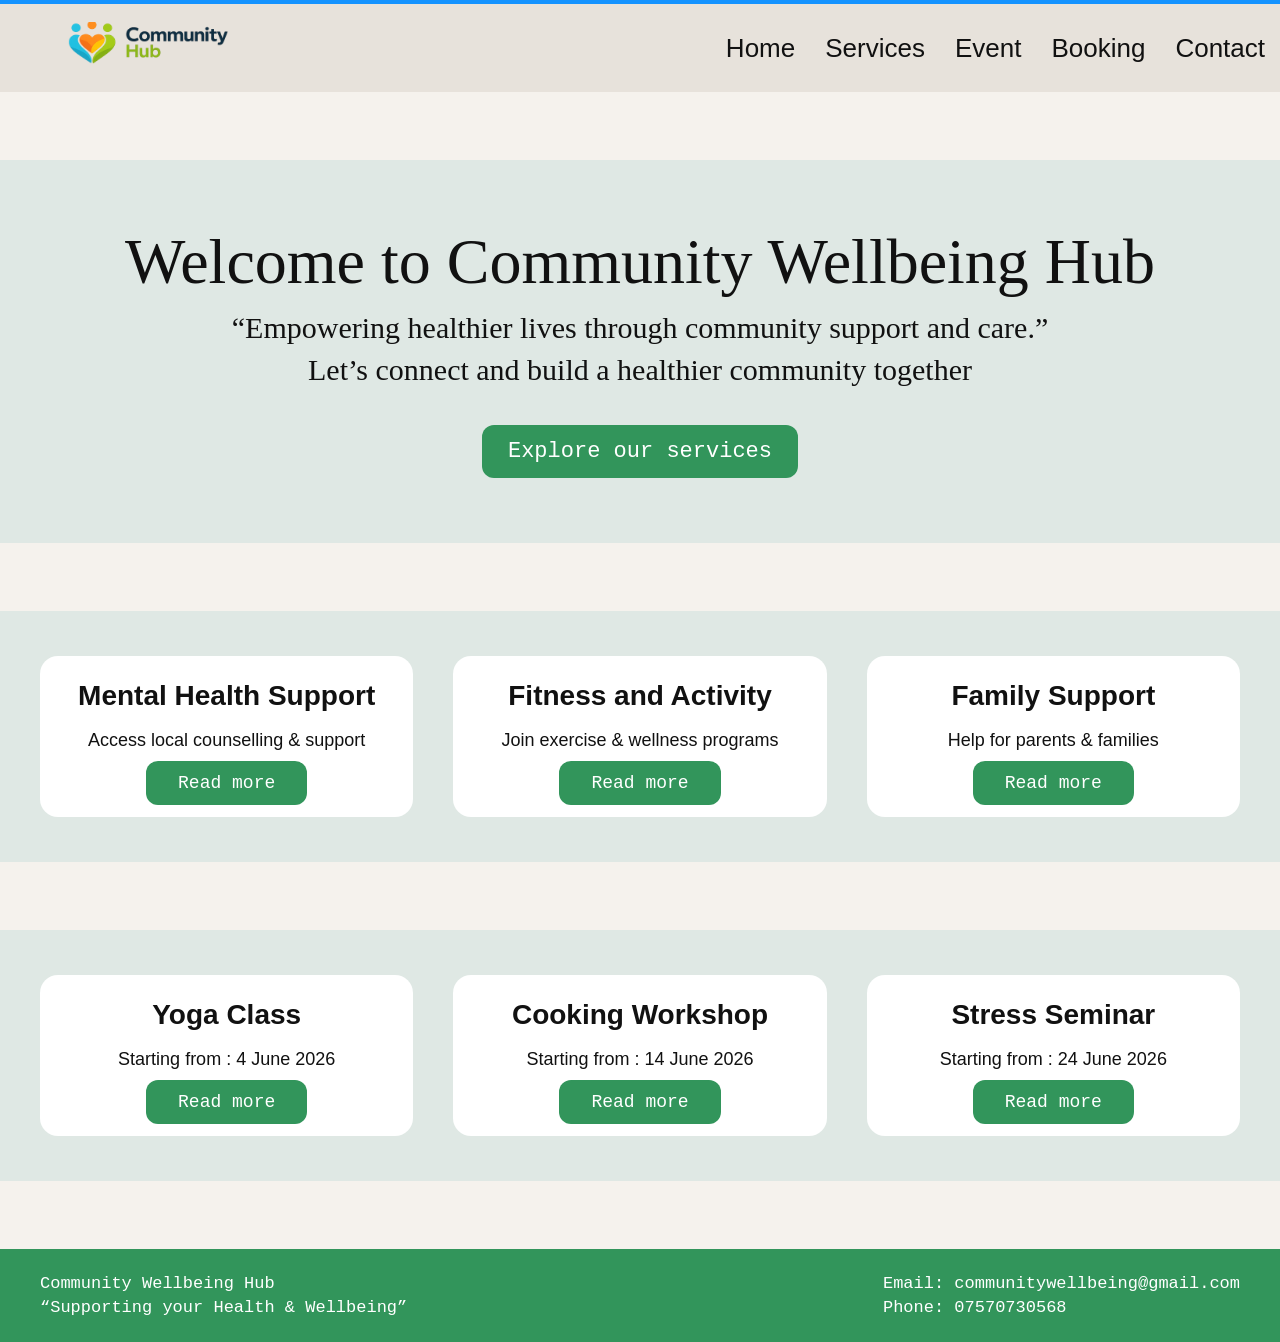
==== index.html @ a92ee19c "Add files via upload" ====
<!DOCTYPE html>
<html lang="en"> <!-- just defining the language as english -->
<head>
  <title>Community Wellbeing Hub</title>
  <meta charset="UTF-8"> 
  
  <meta name="viewport" content="width=device-width, initial-scale=1.0"> <!--making webiste workable in mobile as well -->
  <link rel="stylesheet" href="homepage.css" /> <!--connecting homepage file with its css file to import all styling-->
</head>
<body>
  <header class="fornavbar"> <!--starting with navbar section which is in the top of page-->
    <div class="logo-area"> <!-- describing class for logo where logo's image get in -->
      <img src="logo.png" alt="Community Hub Logo" class="logo" height="40" width="50"/> <!-- defining size for logo -->
    </div>

    <button class="hamburger" id="hamburger" aria-label="Toggle navigation">
      <span></span>
      <span></span>
      <span></span>
    </button>

    <nav class="navbar" id="main-navbar">
      <a href="index.html">Home</a> <!-- linking all the webpages with the button from navbar -->
      <a href="servicepage.html">Services</a>
      <a href="eventpage.html">Event</a>
      <a href="bookingpage.html">Booking</a>
      <a href="contactpage.html">Contact</a>
    </nav>
  </header>

  
  <section class="makinggap"></section> <!-- giving a space or a small gap between two sections -->

 
  <section class="hero">  <!-- now the main section of page i.e. hero section starts -->
    <div class="hero-content">  <!-- defining how the text looks in this section from class called "hero" -->
      <h1>Welcome to Community Wellbeing Hub</h1>  <!-- main headline of homepage -->
      <p>“Empowering healthier lives through community support and care.”</p>  <!-- simple intro line for the website -->
      <p>Let’s connect and build a healthier community together</p>
      <a href="servicepage.html" class="main-btn">Explore our services</a>  <!-- declaring the main button of page where its structure is 
                                                                defined from the class mentioned inside-->
    </div>
  </section>

  
  <section class="makinggap"></section>  <!-- This one will give space between section like it did earlier -->

  
  <section class="card-section"> <!-- creatinhg a section where i can put all those service card in a specfic section -->
    <div class="cards-container">
      <div class="card"> <!-- creating three different cards step by step and adding some text and a button inside it -->
        <h3>Mental Health Support</h3>
        <p>Access local counselling & support</p>
        <a class="card-btn" href="servicepage.html">Read more</a> <!-- making the button clickable by inserting the class inside button -->
      </div>

      <div class="card">
        <h3>Fitness and Activity</h3>
        <p>Join exercise & wellness programs</p>
        <a class="card-btn" href="servicepage.html">Read more</a>
      </div>

      <div class="card">
        <h3>Family Support</h3>
        <p>Help for parents & families</p>
        <a class="card-btn" href="servicepage.html">Read more</a>
      </div>
    </div>
  </section>

  
  <section class="makinggap"></section><!-- Making another gap between two section -->

  
  <section class="card-section"> <!-- defining another section as my service section is over and now starting section for event -->
    <div class="cards-container"> <!-- defining cards structure in the same way I did in service section, so calling same class -->
      <div class="card">
        <h3>Yoga Class</h3>
        <p>Starting from : 4 June 2026</p>
               <a class="card-btn" href="eventpage.html">Read more</a>

      </div>

      <div class="card">
        <h3>Cooking Workshop</h3>
        <p>Starting from : 14 June 2026</p>
                     <a class="card-btn" href="eventpage.html">Read more</a>

      </div>

      <div class="card">
        <h3>Stress Seminar</h3>
        <p>Starting from : 24 June 2026</p>
                       <a class="card-btn" href="eventpage.html">Read more</a>

      </div>
    </div>
  </section>

  
  <section class="makinggap"></section> <!-- again putting another gap between sections -->

 
  <footer class="footer"> <!-- From here footer section starts -->
    <div class="footer-left"> <!-- First we are designing text for left hand side -->
      <p>Community Wellbeing Hub</p>
      <p>“Supporting your Health & Wellbeing”</p>
    </div>

    <div class="footer-right"> <!-- After completing left side, starting with right hand side of footer -->
      <p>Email: communitywellbeing@gmail.com</p>
      <p>Phone: 07570730568</p>
    </div>
  </footer>

  <script src="nav.js"></script> <!-- simple mobile navigation toggle script -->
</body>
</html>
---- homepage.css ----
* {  /* making sure that default spacing for all elements is 0 */
  margin: 0;
  padding: 0;
  box-sizing: border-box;
}

body { /* defining the style of whole body part of homepage */
  font-family: Georgia, serif; /* defining font for all words in body parts but maybe some exception */
  background-color: #ffffff; /* defining background color as white for default body part*/
  color: #111; /* Defining color of text inside the homepage*/
}


.fornavbar { /*this part will create a style for the navbar which is on top of page*/
  width: 100%; /* defining length so that it covers whole deskptop screen*/
  background-color: #e7e2db; /* defining specific background colour for navbar as default colour of whole page is white*/
  border-top: 4px solid #1493ff; /* adding a border between website and browser's interface to differentiate its existence*/
  display: flex; /* it will make sure the logo stays inside navbar*/
  justify-content: space-between; /* will make sure that elements of left be at left along with right one*/
  align-items: center; /* it will vertically put elements in middle*/
  padding: 18px 0px; /* defines iner spacing for the elements in navbar*/
  padding-right: 15px;
}

.logo-area {
  display: flex; /* makes logo and text side by side and avoid disturbance*/
  align-items: center; /* put the logo in center vertically*/
  gap: 0px; /* removing the gap between logo and text*/
}

.logo {
  width: 300px; /* defining width of logo's image*/
  height: 52px; /* likewise defining the height of logo*/
  object-fit: cover;  /* make sure logo will cover whole navbar space */
}

.hamburger {
  display: none;
  background: transparent;
  border: 0;
  cursor: pointer;
  padding: 10px;
  margin-left: 12px;
  flex-direction: column;
  gap: 5px;
}
.hamburger:focus,
.hamburger:focus-visible,
.hamburger.open {
  border-color: #060606;
  box-shadow: 0 0 0 2px rgba(241, 42, 3, 0.2);
}
.hamburger span {
  display: block;
  width: 24px;
  height: 2px;
  background-color: #111;
  border-radius: 1px;
}

.navbar {
  display: flex; /* makes sure that elemnts in navar is align in a row*/
  gap: 30px; /* this is the gap between elements of RHS of navbar*/
}

.navbar a {
  text-decoration: none; /* removes the underline from menu's element as it shows udnerline coz it is a links*/
  color: #111; /* defining colour of text in navbar*/
  font-size: 26px; /* defining font size of text*/
  font-family: Arial, sans-serif; /* defining font style for that text*/
  transition: 0.3s ease; /* estimate time for button to react after pointer gets on it*/
}

.navbar a:hover { /* defining the characteristics of hover*/
  color: #2f8f57; /* defining which colour the text changes into after it gets hovered by pointer*/
}


.makinggap { /* defining the gap between the section */
  height: 68px; /* defining how long the height be*/
  background-color: #f5f2ed; /* filling color in that gap*/
}


.hero { /* here the styling for hero section starts*/
  background-color: #dfe8e4; /* putting background of hero section as light green-grey*/
  padding: 65px 20px; /* defining the spacing between elements of hero space, 65px is for top-bottom and 20px is for left-right*/
  text-align: center; /* putting all text in the center*/
}

.hero-content h1 { /* styling the heading of hero section*/
  font-size: 64px; 
  font-weight: normal; /* making sure text doesn't look too heavy*/
  margin-bottom: 12px; /* spacing the main heading from sub heading/text*/
}

.hero-content p { /* defining style of subtext from hero section*/
  font-size: 30px;
  margin-bottom: 8px; /* spacing between subtext and button which is right below that text*/
}

.main-btn { /* styling the big main button of herosection*/
  margin-top: 30px; /* putting some space between the button and subtext which is above that button*/
  background-color: #32955b;
  color: white;
  border: none; /* avoiding any button around the button*/
  border-radius: 12px; /* curving the corners so that button looks rounded*/
  padding: 14px 26px; /* defining inner spacing in that button*/
  font-size: 22px;
  font-family: "Courier New", monospace;
  cursor: pointer; /* changing the shape of pointer when*/
  transition: 0.3s ease;
  text-decoration: none;      /* removes underline */
  display: inline-block;      /* makes it behave like a button */
  text-align: center;         /* centers text inside button */
}

.main-btn:hover { /* changing colour of the button while hovering*/
  background-color: #267648;
}


.card-section { /* from here the styling of cad section begins*/
  background-color: #dfe8e4;
  padding: 45px 40px; /* maintaining space between cards and whole card section area from top-bottom and right-left*/
}

.cards-container { /* styling for the card containing section*/
  max-width: 1300px; /* making it wide sothat it looks clean*/
  margin: auto; /* make all card in center automatically*/
  display: flex; /* helps to fit all cards in a same row*/
  grid-template-columns: repeat(3, 1fr);
  gap: 40px; /* spacing between cards in card section*/
}

.card { /* styling for the card*/
  background-color: #ffffff;
  width: 100%; /* declaring width of each card so that it fits on a row*/
  min-width: 280px; /* prevents card from becoming too small as width is declarde from % so it may be small based on full width */
  border-radius: 18px; /* makes the corners of each card wounded*/
  text-align: center; /* making text in center*/
  padding: 24px 18px; /* spacing of elements inside the card from card's border*/
}

.card h3 { /* styling the text of card headings*/
  font-size: 28px;
  margin-bottom: 18px; /* separating the text from the subtext below it*/
  font-family: Arial, sans-serif;
  font-weight: 700;
}

.card p { /* styling subtext of card*/
  font-size: 18px;
  margin-bottom: 22px; /* putting some space between button and subtext */
  font-family: Arial, sans-serif;
}

.card-btn { /* styling the button that is located inside each card*/
  background-color: #32955b;
  color: white;
  border: none;
  text-decoration: none;
  border-radius: 12px; /* giving button a round shape by altering its radius*/
  padding: 12px 32px; /* declaring the position of card from all side*/
  font-size: 18px;
  font-family: "Courier New", monospace;
  cursor: pointer; /* changing the symbol of button like before */
  transition: 0.3s ease; /*  will say after how many time interval the hovering works*/
}

.card-btn:hover { /* changing the color of button when it is hovered*/
  background-color: #267648;
}


.footer { /* styling the footer of the webpage */
  background-color: #32955b;
  color: white;
  display: flex; /* making all the elements of footer in a same row*/
  justify-content: space-between;
  align-items: center;
  padding: 20px 40px; /* adding some space to the elements of footer from all sides*/
  font-family: "Courier New", monospace;
}

.footer p { /* for the text written inside footer */
  font-size: 17px;
  margin: 5px 0;
}
/* ================= MOBILE RESPONSIVE ================= */
/* ================= FINAL MOBILE OVERRIDE ================= */
@media screen and (max-width: 768px) {
  html,
  body {
    width: 100%;
    overflow-x: hidden;
  }

  * {
    max-width: 100%;
    box-sizing: border-box;
  }

  img {
    max-width: 100%;
    height: auto;
    display: block;
  }

  .fornavbar {
    flex-direction: column;
    align-items: center;
    justify-content: center;
    gap: 12px;
    padding: 14px 14px;
  }

  .logo-area {
    width: 100%;
    justify-content: center;
  }

  .logo {
    width: min(220px, 75vw) !important;
    height: auto !important;
    object-fit: contain;
  }

  .hamburger {
    display: flex;
    align-items: center;
    justify-content: center;
  }

  .navbar {
    width: 100%;
    flex-wrap: wrap;
    justify-content: center;
    gap: 14px 18px;
    display: none;
    flex-direction: column;
  }

  .navbar.open {
    display: flex;
  }

  .navbar a {
    font-size: 18px;
    line-height: 1.3;
  }

  .makinggap {
    height: 22px;
  }

  .hero {
    padding: 34px 16px;
  }

  .hero-content h1 {
    font-size: 30px;
    line-height: 1.2;
    word-break: break-word;
  }

  .hero-content p {
    font-size: 18px;
    line-height: 1.5;
  }

  .main-btn {
    width: 100%;
    max-width: 260px;
    font-size: 17px;
    padding: 12px 18px;
    margin-top: 20px;
  }

  .card-section {
    padding: 24px 14px;
  }

  .cards-container {
    display: flex;
    flex-direction: column;
    gap: 18px;
    max-width: 100%;
  }

  .card {
    width: 100%;
    min-width: 0;
    padding: 20px 16px;
  }

  .card h3 {
    font-size: 22px;
    line-height: 1.3;
  }

  .card p {
    font-size: 16px;
    line-height: 1.5;
  }

  .card-btn {
    display: inline-block;
    width: 100%;
    max-width: 220px;
    font-size: 16px;
    padding: 12px 18px;
  }

  .footer {
    flex-direction: column;
    text-align: center;
    gap: 12px;
    padding: 18px 14px;
  }

  .footer-left,
  .footer-right {
    width: 100%;
  }

  .footer p {
    font-size: 15px;
    line-height: 1.5;
    word-break: break-word;
  }
}
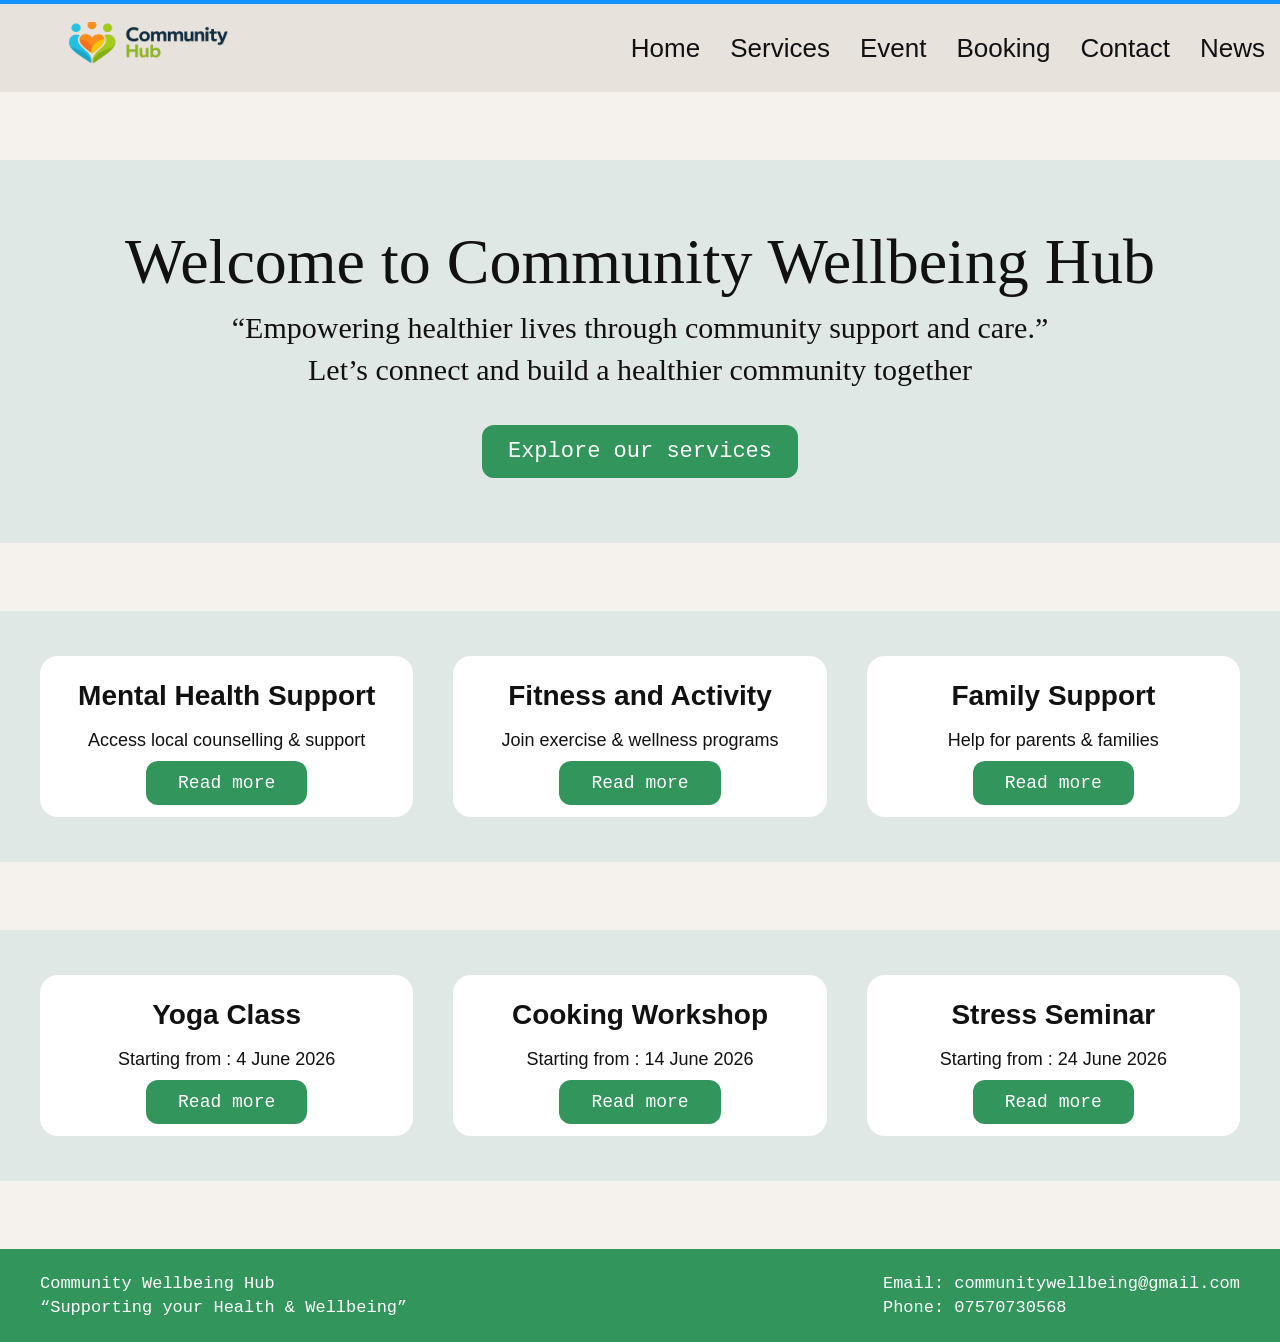
==== commit b882475a: "Add files via upload" ====
--- a/index.html
+++ b/index.html
@@ -25,6 +25,7 @@
       <a href="eventpage.html">Event</a>
       <a href="bookingpage.html">Booking</a>
       <a href="contactpage.html">Contact</a>
+      <a href="newspage.html">News</a>
     </nav>
   </header>
 
@@ -48,7 +49,8 @@
   
   <section class="card-section"> <!-- creatinhg a section where i can put all those service card in a specfic section -->
     <div class="cards-container">
-      <div class="card"> <!-- creating three different cards step by step and adding some text and a button inside it -->
+      <div class="card">
+        <!-- creating three different cards step by step and adding some text and a button inside it -->
         <h3>Mental Health Support</h3>
         <p>Access local counselling & support</p>
         <a class="card-btn" href="servicepage.html">Read more</a> <!-- making the button clickable by inserting the class inside button -->
